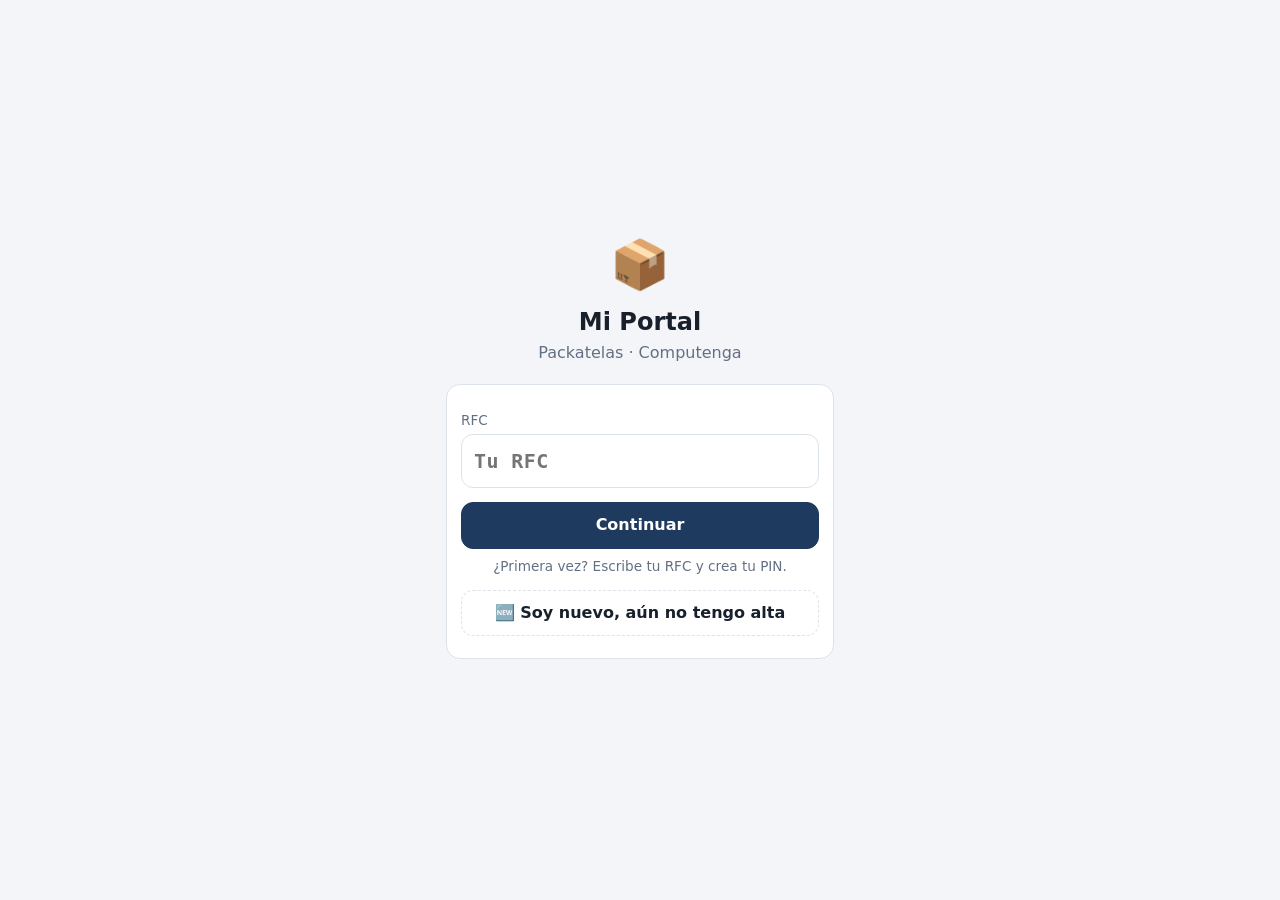
==== index.html @ 84a81e94 "Recolecciones automáticas con aprobación, GPS de Shipday en prueba y motos chicas en el ruteador Co-" ====
<!doctype html>
<html lang="es">
<head>
  <meta charset="utf-8">
  <meta name="viewport" content="width=device-width, initial-scale=1, viewport-fit=cover">
  <meta name="theme-color" content="#1f3a5f">
  <meta name="description" content="Portal de empleados de Packatelas: asistencia, recibos de nómina, pagos y solicitudes">
  <meta name="apple-mobile-web-app-capable" content="yes">
  <meta name="apple-mobile-web-app-status-bar-style" content="black-translucent">
  <meta name="apple-mobile-web-app-title" content="Mi Portal">
  <title>Portal Packatelas</title>
  <link rel="manifest" href="manifest.webmanifest">
  <link rel="icon" href="icons/icon-192.png">
  <link rel="apple-touch-icon" href="icons/icon-192.png">
  <link rel="stylesheet" href="css/app.css">
  <script>window.APP_VERSION = '1.7.0';</script>
</head>
<body>
  <div id="app"><div class="boot"><div class="spinner"></div></div></div>
  <noscript>Esta app necesita JavaScript.</noscript>
  <script type="module" src="js/app.js"></script>
</body>
</html>
---- css/app.css ----
:root {
  --navy: #1f3a5f;
  --navy-2: #2b4c78;
  --accent: #f5a524;
  --bg: #f3f5f8;
  --card: #ffffff;
  --text: #17202b;
  --muted: #637083;
  --line: #dde3ea;
  --ok: #1e8e5a;
  --warn: #b7791f;
  --err: #c0392b;
  --sev-alta: #c0392b;
  --sev-media: #e08a00;
  --sev-baja: #6b7f99;
  --radius: 14px;
  --safe-b: env(safe-area-inset-bottom, 0px);
}
@media (prefers-color-scheme: dark) {
  :root { --bg: #0f1520; --card: #18212f; --text: #e8edf3; --muted: #93a1b4; --line: #2a3546; }
}

* { box-sizing: border-box; -webkit-tap-highlight-color: transparent; }
html, body { margin: 0; }
body {
  font-family: system-ui, -apple-system, "Segoe UI", Roboto, sans-serif;
  background: var(--bg); color: var(--text); font-size: 16px; line-height: 1.4;
}
button, input, select, textarea { font: inherit; color: inherit; }
img { max-width: 100%; display: block; }
.hidden { display: none !important; }
.muted { color: var(--muted); }
.small { font-size: 0.85rem; }
.cap::first-letter { text-transform: uppercase; }
.center { text-align: center; }
.error { color: var(--err); }

/* Layout */
.topbar {
  position: sticky; top: 0; z-index: 5; display: flex; align-items: center; gap: 10px;
  padding: calc(env(safe-area-inset-top, 0px) + 10px) 16px 10px; background: var(--navy); color: #fff;
}
.topbar h1 { flex: 1; margin: 0; font-size: 1.1rem; font-weight: 650; white-space: nowrap; overflow: hidden; text-overflow: ellipsis; }
.logo { font-size: 1.3rem; }
.icon-btn { background: rgba(255,255,255,0.12); border: 0; color: #fff; width: 38px; height: 38px; border-radius: 10px; font-size: 1.2rem; cursor: pointer; }
.content { padding: 16px 16px calc(96px + var(--safe-b)); max-width: 760px; margin: 0 auto; }
.tabbar {
  position: fixed; bottom: 0; left: 0; right: 0; z-index: 5; display: flex;
  background: var(--card); border-top: 1px solid var(--line); padding-bottom: var(--safe-b);
}
.tabbar button { flex: 1; border: 0; background: none; padding: 8px 4px 10px; display: flex; flex-direction: column; align-items: center; gap: 2px; font-size: 0.72rem; color: var(--muted); cursor: pointer; }
.tabbar button.active { color: var(--navy-2); font-weight: 650; }
@media (prefers-color-scheme: dark) { .tabbar button.active { color: var(--accent); } }
.tabbar .ti { font-size: 1.25rem; }

.row { display: flex; gap: 8px; align-items: center; }
.row.between { justify-content: space-between; }
.row.wrap { flex-wrap: wrap; }
.section { font-size: 1rem; margin: 22px 0 10px; color: var(--muted); text-transform: uppercase; letter-spacing: 0.04em; }
.sub { font-size: 0.95rem; margin: 16px 0 8px; }

/* Cards */
.card {
  display: block; width: 100%; text-align: left; background: var(--card); border: 1px solid var(--line);
  border-radius: var(--radius); padding: 14px; margin: 0 0 10px;
}
button.card { cursor: pointer; }
.card h3 { margin: 0 0 4px; font-size: 1rem; }
.card p { margin: 4px 0; }
.card.soft { background: transparent; border-style: dashed; }
.falla { border-left: 5px solid var(--sev-media); }
.falla.sev-alta { border-left-color: var(--sev-alta); }
.falla.sev-baja { border-left-color: var(--sev-baja); }
.doc.st-vencido { border-left: 5px solid var(--err); }
.doc.st-por_vencer { border-left: 5px solid var(--warn); }
.doc.st-vigente { border-left: 5px solid var(--ok); }

.badge { display: inline-block; font-size: 0.72rem; font-weight: 650; padding: 3px 8px; border-radius: 999px; background: var(--line); white-space: nowrap; }
.badge.warn { background: #fdecc8; color: #7a4d00; }
.st-abierta { background: #fde2e1; color: #8a1f17; }
.st-en_reparacion { background: #fdecc8; color: #7a4d00; }
.st-cerrada { background: #d8f2e4; color: #145c3b; }
.d-vencido { background: #fde2e1; color: #8a1f17; }
.d-por_vencer { background: #fdecc8; color: #7a4d00; }
.d-vigente { background: #d8f2e4; color: #145c3b; }

.banner { border-radius: 12px; padding: 10px 12px; margin: 0 0 12px; font-size: 0.92rem; }
.banner.info { background: #e3edf9; color: #1d3f6b; }
.banner.warn { background: #fdf1d6; color: #6b4500; }
.banner.error { background: #fde2e1; color: #7a1d15; }
.qerr { margin-top: 6px; }

/* Steps (jornada) */
.step { display: flex; gap: 12px; background: var(--card); border: 1px solid var(--line); border-radius: var(--radius); padding: 14px; margin-bottom: 10px; }
.step-n { flex: none; width: 34px; height: 34px; border-radius: 50%; display: grid; place-items: center; font-weight: 700; background: var(--line); }
.step.todo .step-n { background: var(--accent); color: #2b1a00; }
.step.done .step-n { background: var(--ok); color: #fff; }
.step.locked { opacity: 0.6; }
.step.optional .step-n { background: transparent; border: 2px solid var(--muted); color: var(--muted); }
.step-body { flex: 1; }
.step-body h3 { margin: 4px 0; font-size: 1.05rem; }
.step-body p { margin: 2px 0 10px; }

/* Forms */
.label { display: block; font-size: 0.85rem; color: var(--muted); margin: 12px 0 4px; }
.input {
  display: block; width: 100%; padding: 12px; border: 1px solid var(--line); border-radius: 12px;
  background: var(--card); margin-bottom: 10px; font-size: 16px;
}
.input.big { font-size: 1.25rem; font-weight: 600; }
.input.sm { padding: 8px 10px; margin: 0; width: auto; min-width: 0; }
textarea.input { resize: vertical; }
.btn {
  display: inline-flex; align-items: center; justify-content: center; gap: 6px; padding: 11px 16px;
  border-radius: 12px; border: 1px solid var(--line); background: var(--card); font-weight: 600; cursor: pointer;
  text-decoration: none; color: inherit; min-height: 44px;
}
.btn.primary { background: var(--navy); border-color: var(--navy); color: #fff; }
.btn.block { width: 100%; margin: 14px 0 8px; }
.btn.sm { padding: 7px 12px; min-height: 36px; }
.btn.danger-o { color: var(--err); border-color: var(--err); background: transparent; }
.link { background: none; border: 0; color: var(--navy-2); font-weight: 650; cursor: pointer; padding: 4px; text-decoration: underline; }
.link.danger { color: var(--err); }
@media (prefers-color-scheme: dark) { .link { color: var(--accent); } .btn.primary { background: var(--accent); border-color: var(--accent); color: #2b1a00; } }
.chips { display: flex; gap: 8px; overflow-x: auto; margin-bottom: 12px; padding-bottom: 2px; }
.chip { border: 1px solid var(--line); background: var(--card); border-radius: 999px; padding: 7px 14px; white-space: nowrap; cursor: pointer; }
.chip.on { background: var(--navy); color: #fff; border-color: var(--navy); }
.range { margin-bottom: 14px; }
.range .input.sm { flex: 1; }
.summary { font-weight: 650; background: var(--card); border: 1px solid var(--line); border-radius: 12px; padding: 10px 12px; }

/* Photos */
.photo-grid { display: grid; grid-template-columns: repeat(2, 1fr); gap: 10px; margin-bottom: 10px; }
.photo-grid.one { grid-template-columns: 1fr; max-width: 260px; }
.photo-slot, .photo-add {
  border: 2px dashed var(--line); border-radius: var(--radius); background: var(--card); padding: 0; overflow: hidden;
  display: flex; flex-direction: column; cursor: pointer; aspect-ratio: 4 / 3; position: relative;
}
.photo-slot.filled { border-style: solid; border-color: var(--ok); }
.ph-img { flex: 1; display: grid; place-items: center; font-size: 2rem; min-height: 0; }
.ph-img img { width: 100%; height: 100%; object-fit: cover; }
.ph-label { position: absolute; left: 0; right: 0; bottom: 0; background: rgba(0,0,0,0.55); color: #fff; font-size: 0.8rem; padding: 4px 8px; }
.photo-add { align-items: center; justify-content: center; font-weight: 650; color: var(--muted); }
.pdf { font-weight: 700; font-size: 1rem; }
.gallery { display: grid; grid-template-columns: repeat(3, 1fr); gap: 6px; margin: 8px 0; }
.g-cell { aspect-ratio: 1; border-radius: 10px; overflow: hidden; background: var(--line); display: grid; place-items: center; text-decoration: none; color: inherit; }
.g-cell img { width: 100%; height: 100%; object-fit: cover; }
.falla-form { border-left: 5px solid var(--sev-media); }

/* Modal / QR */
.modal { position: fixed; inset: 0; z-index: 20; background: rgba(10,15,25,0.6); display: flex; align-items: flex-end; }
.sheet { background: var(--card); width: 100%; max-width: 560px; margin: 0 auto; border-radius: 20px 20px 0 0; padding: 18px 16px calc(18px + var(--safe-b)); }
.sheet h2 { margin: 0 0 12px; font-size: 1.15rem; }
.sheet .row .btn { flex: 1; }
.qr-box { background: #000; border-radius: var(--radius); overflow: hidden; aspect-ratio: 1; margin-bottom: 12px; display: grid; place-items: center; color: #fff; }
.qr-box video { width: 100%; height: 100%; object-fit: cover; }

/* Login */
.login { min-height: 100vh; display: flex; flex-direction: column; justify-content: center; padding: 24px 16px; max-width: 420px; margin: 0 auto; }
.brand { text-align: center; margin-bottom: 20px; }
.brand h1 { margin: 8px 0 2px; font-size: 1.5rem; }
.brand p { margin: 0; color: var(--muted); }
.logo-big { font-size: 3rem; }
.pin-dots { display: flex; gap: 12px; justify-content: center; margin: 8px 0 16px; }
.pin-dots span { width: 14px; height: 14px; border-radius: 50%; border: 2px solid var(--muted); }
.pin-dots span.on { background: var(--navy); border-color: var(--navy); }
.keypad { display: grid; grid-template-columns: repeat(3, 1fr); gap: 10px; }
.key { height: 58px; border-radius: 14px; border: 1px solid var(--line); background: var(--bg); font-size: 1.4rem; font-weight: 600; cursor: pointer; }
.key.ok { background: var(--navy); color: #fff; border-color: var(--navy); }

/* Dashboard */
.kpis { display: grid; grid-template-columns: repeat(2, 1fr); gap: 10px; }
@media (min-width: 640px) { .kpis { grid-template-columns: repeat(4, 1fr); } }
.kpi { background: var(--card); border: 1px solid var(--line); border-radius: var(--radius); padding: 12px; display: flex; flex-direction: column; gap: 2px; min-width: 0; }
.kpi-l { font-size: 0.78rem; color: var(--muted); }
.kpi-v { font-size: 1.35rem; font-variant-numeric: tabular-nums; }
.kpi-s { font-size: 0.75rem; color: var(--muted); }
.table-wrap { overflow-x: auto; background: var(--card); border: 1px solid var(--line); border-radius: var(--radius); }
table { width: 100%; border-collapse: collapse; font-size: 0.88rem; }
th, td { padding: 9px 10px; border-bottom: 1px solid var(--line); text-align: left; white-space: nowrap; }
th { color: var(--muted); font-weight: 600; font-size: 0.78rem; }
td.num, th.num { text-align: right; font-variant-numeric: tabular-nums; }
tr:last-child td { border-bottom: 0; }
.chart { width: 100%; height: auto; }
.chart .grid { stroke: var(--line); }
.chart .axis { fill: var(--muted); font-size: 10px; }
.chart .bar.a { fill: var(--navy-2); }
.chart .bar.b { fill: var(--accent); }
.legend { display: flex; gap: 16px; font-size: 0.8rem; color: var(--muted); margin-top: 6px; }
.lg::before { content: ""; display: inline-block; width: 10px; height: 10px; border-radius: 3px; margin-right: 6px; vertical-align: -1px; }
.lg.a::before { background: var(--navy-2); }
.lg.b::before { background: var(--accent); }
.amount { font-variant-numeric: tabular-nums; }

/* Feedback */
.toast {
  position: fixed; left: 16px; right: 16px; bottom: calc(80px + var(--safe-b)); z-index: 40; max-width: 520px; margin: 0 auto;
  background: #1d2733; color: #fff; padding: 12px 14px; border-radius: 12px; box-shadow: 0 6px 24px rgba(0,0,0,0.25);
  transform: translateY(20px); opacity: 0; transition: 0.25s;
}
.toast.show { transform: none; opacity: 1; }
.toast.ok { background: var(--ok); }
.toast.warn { background: #8a5a00; }
.toast.error { background: var(--err); }
.overlay { position: fixed; inset: 0; z-index: 30; background: rgba(10,15,25,0.55); display: flex; flex-direction: column; align-items: center; justify-content: center; color: #fff; gap: 10px; }
.spinner { width: 34px; height: 34px; border: 4px solid rgba(127,127,127,0.25); border-top-color: var(--accent); border-radius: 50%; animation: spin 0.8s linear infinite; margin: 24px auto; }
.spinner.sm { width: 20px; height: 20px; border-width: 3px; margin: 0; }
.boot { min-height: 100vh; display: grid; place-items: center; }
@keyframes spin { to { transform: rotate(360deg); } }

/* ═════════ Portal (agregado sobre la base de la flotilla) ═════════ */
:root { --ok-bg: #d8f2e4; --ok-fg: #145c3b; --warn-bg: #fdecc8; --warn-fg: #7a4d00; --err-bg: #fde2e1; --err-fg: #8a1f17; --info-bg: #e3edf9; --info-fg: #1d3f6b; --patron: #14263f; }
@media (prefers-color-scheme: dark) {
  :root { --ok-bg: #12382a; --ok-fg: #8fe0b6; --warn-bg: #3a2c0c; --warn-fg: #f5c46b; --err-bg: #3d1714; --err-fg: #f4a29a; --info-bg: #13263f; --info-fg: #9cc3f2; }
  .banner.info { background: var(--info-bg); color: var(--info-fg); } .banner.warn { background: var(--warn-bg); color: var(--warn-fg); } .banner.error { background: var(--err-bg); color: var(--err-fg); }
}
.topbar.patron { background: var(--patron); }
.topbar.patron::after { content: "PATRÓN"; position: absolute; right: 64px; top: calc(env(safe-area-inset-top, 0px) + 4px); font-size: 0.55rem; letter-spacing: 0.12em; color: var(--accent); font-weight: 700; }
.topbar { position: sticky; }
.tb-title { flex: 1; min-width: 0; display: flex; flex-direction: column; }
.tb-title h1 { flex: none; }
.tb-sub { font-size: 0.75rem; opacity: 0.75; }
.bell { position: relative; }
.bell .dot { position: absolute; top: -4px; right: -4px; min-width: 18px; height: 18px; padding: 0 4px; border-radius: 9px; background: var(--accent); color: #2b1a00; font-size: 0.68rem; font-weight: 800; display: grid; place-items: center; }
.icon-btn.ghost { background: var(--card); color: var(--text); border: 1px solid var(--line); }
.icon-btn:disabled { opacity: 0.35; }
.demo-strip { background: var(--accent); color: #2b1a00; text-align: center; font-size: 0.75rem; font-weight: 700; padding: 3px; }
.tiny { font-size: 0.74rem; }
.big { font-size: 1.3rem; }
.mono { font-family: ui-monospace, "SF Mono", Menlo, Consolas, monospace; letter-spacing: 0.02em; }
.right { text-align: right; }
.grow { flex: 1; min-width: 0; }
.gap4 { gap: 4px; }
.late { color: var(--err); }
.ok-t { color: var(--ok); }
.chev { color: var(--muted); font-size: 1.4rem; padding-left: 8px; }
.card.tap { cursor: pointer; transition: transform .08s; }
.card.tap:active { transform: scale(0.985); }
.row.between > div { min-width: 0; }

.badge.b-ok { background: var(--ok-bg); color: var(--ok-fg); }
.badge.b-warn { background: var(--warn-bg); color: var(--warn-fg); }
.badge.b-err { background: var(--err-bg); color: var(--err-fg); }
.badge.b-info { background: var(--info-bg); color: var(--info-fg); }
.badge.b-muted { background: var(--line); color: var(--muted); }

.banner.action { display: flex; flex-direction: column; gap: 2px; width: 100%; text-align: left; border: 0; cursor: pointer; font: inherit; }
.banner.action span { font-size: 0.85rem; opacity: 0.85; }

/* Hero de hoy */
.hero { display: flex; justify-content: space-between; align-items: center; gap: 12px; padding: 16px; border-radius: 18px; color: #fff;
  background: linear-gradient(135deg, var(--navy) 0%, var(--navy-2) 100%); margin-bottom: 6px; box-shadow: 0 6px 20px rgba(31,58,95,0.25); }
.hero.st-RETARDO { background: linear-gradient(135deg, #7a4d00, #b7791f); }
.hero.st-FALTA { background: linear-gradient(135deg, #7a1d15, #c0392b); }
.hero.st-A_TIEMPO { background: linear-gradient(135deg, #145c3b, #1e8e5a); }
.hero-l { display: flex; flex-direction: column; }
.hero-k { font-size: 0.75rem; text-transform: uppercase; letter-spacing: 0.08em; opacity: 0.8; }
.hero-v { font-size: 2.4rem; font-variant-numeric: tabular-nums; line-height: 1.1; }
.hero-v.dim { opacity: 0.7; font-size: 1.8rem; }
.hero-s { font-size: 0.85rem; opacity: 0.85; }
.hero-r { display: flex; flex-direction: column; align-items: flex-end; gap: 6px; text-align: right; }
.hero-r .muted { color: rgba(255,255,255,0.8); max-width: 150px; }
.hero-late { font-size: 1.3rem; font-weight: 800; }
.hero .badge { background: rgba(255,255,255,0.2); color: #fff; }

.kpis.plain { border: 0; background: none; padding: 0; width: 100%; text-align: left; cursor: pointer; font: inherit; color: inherit; }
.kpis.one { grid-template-columns: 1fr; margin-bottom: 10px; }
.kpi.warn .kpi-v { color: var(--warn); }
.kpi.err .kpi-v { color: var(--err); }
.kpi.ok .kpi-v { color: var(--ok); }
@media (prefers-color-scheme: dark) { .kpi.warn .kpi-v { color: var(--warn-fg); } .kpi.err .kpi-v { color: var(--err-fg); } .kpi.ok .kpi-v { color: var(--ok-fg); } }

.quick { display: grid; grid-template-columns: repeat(4, 1fr); gap: 8px; margin: 14px 0; }
.q { display: flex; flex-direction: column; align-items: center; gap: 4px; padding: 12px 4px; border-radius: 14px; background: var(--card); border: 1px solid var(--line); font-size: 0.74rem; font-weight: 600; cursor: pointer; text-align: center; }
.q span { font-size: 1.5rem; }
.q:disabled { opacity: 0.4; }

.empty { text-align: center; padding: 28px 12px; color: var(--muted); }
.empty-i { font-size: 2.4rem; margin-bottom: 6px; }

.seg { display: flex; background: var(--line); border-radius: 12px; padding: 3px; margin-bottom: 14px; }
.seg button { flex: 1; border: 0; background: transparent; padding: 9px 6px; border-radius: 10px; font-weight: 600; color: var(--muted); cursor: pointer; }
.seg button.on { background: var(--card); color: var(--text); box-shadow: 0 1px 4px rgba(0,0,0,0.12); }

.per-picker { display: flex; align-items: center; gap: 10px; margin-bottom: 10px; }
.per-label { flex: 1; text-align: center; display: flex; flex-direction: column; }

/* Días */
.days { display: flex; flex-direction: column; gap: 8px; }
.day { display: flex; gap: 12px; background: var(--card); border: 1px solid var(--line); border-radius: 14px; padding: 10px 12px; border-left: 5px solid var(--line); }
.day.st-A_TIEMPO { border-left-color: var(--ok); }
.day.st-RETARDO { border-left-color: var(--warn); }
.day.st-FALTA { border-left-color: var(--err); }
.day.st-JUSTIFICADA { border-left-color: var(--navy-2); }
.day.st-DESCANSO, .day.st-FUTURO, .day.st-SIN_DATOS, .day.st-ANTES { opacity: 0.6; }
.day-d { width: 38px; flex: none; display: flex; flex-direction: column; align-items: center; }
.day-d strong { font-size: 1.25rem; line-height: 1; }
.day-d span { font-size: 0.7rem; color: var(--muted); text-transform: uppercase; }
.day-b { flex: 1; min-width: 0; }
.day-b p { margin: 3px 0 0; }

/* Recibo */
.receipt { background: var(--card); border: 1px solid var(--line); border-radius: 18px; padding: 16px; margin-bottom: 12px; position: relative; overflow: hidden; }
.receipt::before { content: ""; position: absolute; left: 0; right: 0; top: 0; height: 5px; background: linear-gradient(90deg, var(--navy), var(--accent)); }
.r-head { display: flex; justify-content: space-between; gap: 10px; align-items: flex-start; }
.r-head h2 { margin: 2px 0; font-size: 1.15rem; }
.r-neto { display: flex; justify-content: space-between; align-items: baseline; background: var(--bg); border-radius: 12px; padding: 12px 14px; margin: 14px 0 10px; }
.r-neto strong { font-size: 1.7rem; font-variant-numeric: tabular-nums; }
.r-sec { font-size: 0.78rem; text-transform: uppercase; letter-spacing: 0.05em; color: var(--muted); margin: 18px 0 4px; }
.rl { display: flex; justify-content: space-between; gap: 10px; padding: 7px 0; border-bottom: 1px dashed var(--line); font-size: 0.92rem; }
.rl.tot { border-bottom: 0; border-top: 2px solid var(--text); font-weight: 700; margin-top: 2px; }
.amount { font-variant-numeric: tabular-nums; white-space: nowrap; }
.amount.big { font-size: 1.25rem; }

.vac .bar, .card .bar { height: 8px; border-radius: 4px; background: var(--line); overflow: hidden; margin: 8px 0 4px; }
.bar span { display: block; height: 100%; background: linear-gradient(90deg, var(--navy-2), var(--accent)); border-radius: 4px; }
.sol.s-pendiente { border-left: 5px solid var(--warn); }
.sol.s-aprobada { border-left: 5px solid var(--ok); }
.sol.s-rechazada { border-left: 5px solid var(--err); }

.menu { background: var(--card); border: 1px solid var(--line); border-radius: var(--radius); overflow: hidden; margin-bottom: 12px; }
.mi { display: flex; align-items: center; gap: 12px; width: 100%; padding: 13px 14px; border: 0; border-bottom: 1px solid var(--line); background: none; text-align: left; cursor: pointer; }
.mi:last-child { border-bottom: 0; }
.mi-i { font-size: 1.3rem; width: 28px; text-align: center; }
.mi-t { flex: 1; display: flex; flex-direction: column; min-width: 0; }
.switch { background: linear-gradient(135deg, var(--patron), var(--navy-2)); color: #fff; border: 0; }
.switch .muted, .switch .chev { color: rgba(255,255,255,0.75); }
.switch.emp { background: linear-gradient(135deg, var(--ok), #2a9d8f); }
.avatar { width: 48px; height: 48px; flex: none; border-radius: 50%; background: var(--navy); color: #fff; display: grid; place-items: center; font-weight: 700; }
.avatar.sm { width: 40px; height: 40px; font-size: 0.85rem; }
.avatar.off { background: var(--muted); }
.person { display: flex; align-items: center; gap: 12px; }
.kv { display: flex; justify-content: space-between; gap: 12px; padding: 7px 0; border-bottom: 1px solid var(--line); font-size: 0.92rem; }
.kv:last-child { border-bottom: 0; }
.kv strong { text-align: right; overflow-wrap: anywhere; }
.notif { display: flex; gap: 12px; align-items: flex-start; }
.notif.unread { border-left: 4px solid var(--accent); }
.notif.unread strong::after { content: " •"; color: var(--accent); }
.n-i { font-size: 1.4rem; }
.n-b { display: flex; flex-direction: column; gap: 2px; min-width: 0; }
.chips.wrap { flex-wrap: wrap; overflow: visible; }
details summary { cursor: pointer; color: var(--navy-2); font-weight: 600; padding: 4px 0; }
@media (prefers-color-scheme: dark) { details summary { color: var(--accent); } }
.grid2 { display: grid; grid-template-columns: 1fr 1fr; gap: 0 10px; }
.grid2 .input { margin-bottom: 6px; }
.input.center { text-align: center; letter-spacing: 0.4em; }

/* Prenómina */
.card.pre.off { opacity: 0.55; }
.card.pre input[type=checkbox] { width: 22px; height: 22px; accent-color: var(--navy); }
.pgrid { display: grid; grid-template-columns: repeat(2, 1fr); gap: 8px; margin: 8px 0; }
@media (min-width: 560px) { .pgrid { grid-template-columns: repeat(4, 1fr); } }
.pf { display: flex; flex-direction: column; gap: 2px; font-size: 0.74rem; color: var(--muted); }
.pf .input { width: 100%; text-align: right; }
.card.pre .input.sm { width: 100%; margin-top: 6px; }
.sticky-total { position: sticky; bottom: calc(70px + var(--safe-b)); display: flex; justify-content: space-between; align-items: center; gap: 10px;
  background: var(--card); border: 1px solid var(--line); border-radius: 16px; padding: 10px 12px; box-shadow: 0 8px 24px rgba(0,0,0,0.15); margin-top: 12px; }
tr.tap { cursor: pointer; }
tr.tap:active td { background: var(--bg); }
td .badge { margin: 1px 0; }
.btn.danger { background: var(--err); border-color: var(--err); color: #fff; }
.login .banner { font-size: 0.82rem; }
.keypad .key:active { background: var(--line); }
.pin-dots span { transition: background .1s; }
.card.row { display: flex; align-items: center; }
.card.row.between { justify-content: space-between; }

/* Bienvenida, apps y accesos */
.center-block { display: block; margin: 6px auto 0; font-size: 0.85rem; }
.block { display: block; }
.welcome { border: 2px solid var(--accent); }
.welcome .btn { margin-top: 4px; }
.acc-grid { display: grid; grid-template-columns: repeat(4, 1fr); gap: 10px 6px; margin-bottom: 6px; }
.acc { display: flex; flex-direction: column; align-items: center; gap: 5px; background: none; border: 0; padding: 4px 0; cursor: pointer; font-size: 0.72rem; text-align: center; color: var(--text); }
.acc > span:last-child { line-height: 1.15; max-width: 100%; overflow: hidden; text-overflow: ellipsis; }
.app-ic { width: 40px; height: 40px; flex: none; border-radius: 12px; display: grid; place-items: center; font-size: 1.3rem; color: #fff; box-shadow: inset 0 0 0 1px rgba(0,0,0,0.06); }
.app-ic.big { width: 54px; height: 54px; border-radius: 16px; font-size: 1.65rem; box-shadow: 0 3px 10px rgba(0,0,0,0.12); }
.app-ic.more { background: var(--card) !important; color: var(--muted); border: 1px dashed var(--muted); box-shadow: none; }
.app-row { display: flex; align-items: center; gap: 12px; background: var(--card); border: 1px solid var(--line); border-radius: 14px; padding: 10px 12px; margin-bottom: 8px; text-align: left; width: 100%; }
.app-row.ok { border-color: var(--ok); }
.app-row.off { opacity: 0.5; }
.app-act { display: flex; flex-direction: column; gap: 6px; align-items: stretch; }
.chk { border: 1px solid var(--line); background: var(--bg); border-radius: 9px; font-size: 0.72rem; font-weight: 700; padding: 5px 8px; cursor: pointer; color: var(--muted); }
.chk.on { background: var(--ok-bg); color: var(--ok-fg); border-color: transparent; }
.doclist { margin: 4px 0 0; padding-left: 18px; font-size: 0.88rem; }
.doclist li { margin: 2px 0; }
.steps-ol { padding-left: 18px; margin: 6px 0 10px; }
.steps-ol li { margin: 4px 0; }
.done-card { text-align: center; border-color: var(--ok); }
.big-emoji { font-size: 2.6rem; }
.step .card.soft { margin: 6px 0 10px; }
.scroll-sheet { max-height: 62vh; overflow-y: auto; }

/* Alta y documentos */
.soy-nuevo { margin-top: 4px; border-style: dashed; }
.login.alta { justify-content: flex-start; padding-top: 32px; }
.login.alta .brand { margin-bottom: 14px; }
.docs { display: flex; flex-direction: column; gap: 8px; margin-bottom: 12px; }
.doc-row { display: flex; align-items: center; gap: 10px; background: var(--card); border: 1px solid var(--line); border-left: 5px solid var(--line); border-radius: 14px; padding: 10px 12px; }
.doc-row.st-subido { border-left-color: var(--warn); }
.doc-row.st-aprobado { border-left-color: var(--ok); }
.doc-row.st-rechazado { border-left-color: var(--err); }
.doc-row .badge { margin-top: 4px; }
.doc-i { font-size: 1.3rem; width: 26px; text-align: center; flex: none; }
.no-emp { font-size: 2.6rem; font-weight: 800; letter-spacing: 0.04em; margin: 4px 0 12px; color: var(--navy-2); }
@media (prefers-color-scheme: dark) { .no-emp { color: var(--accent); } }
.alta-card details { margin-top: 6px; }
.alta-card .docs { margin-top: 8px; }

/* Rutas */
.ruta-card { border-left: 5px solid #e4572e; }
.ruta-map { height: 340px; border-radius: 14px; overflow: hidden; border: 1px solid var(--line); margin: 6px 0 4px; background: var(--card); display: flex; align-items: center; justify-content: center; }
.ruta-map.leaflet-container { display: block; }
.parada { cursor: pointer; }
.pnum { flex: none; width: 32px; height: 32px; border-radius: 50%; color: #fff; font-weight: 800; display: flex; align-items: center; justify-content: center; font-size: 0.95rem; }
.map-pin div { width: 26px; height: 26px; border-radius: 50%; color: #fff; font: 700 12px/26px system-ui, sans-serif; text-align: center; border: 2px solid #fff; box-shadow: 0 1px 4px rgba(0,0,0,.45); }
.map-dep div { width: 26px; height: 26px; border-radius: 6px; background: #111; color: #fff; font: 700 13px/26px system-ui, sans-serif; text-align: center; border: 2px solid #fff; box-shadow: 0 1px 4px rgba(0,0,0,.5); }
.gap8 { gap: 8px; }
.b-muted { background: var(--line); color: var(--muted); }
.chip.sm { padding: 4px 10px; font-size: 0.78rem; }
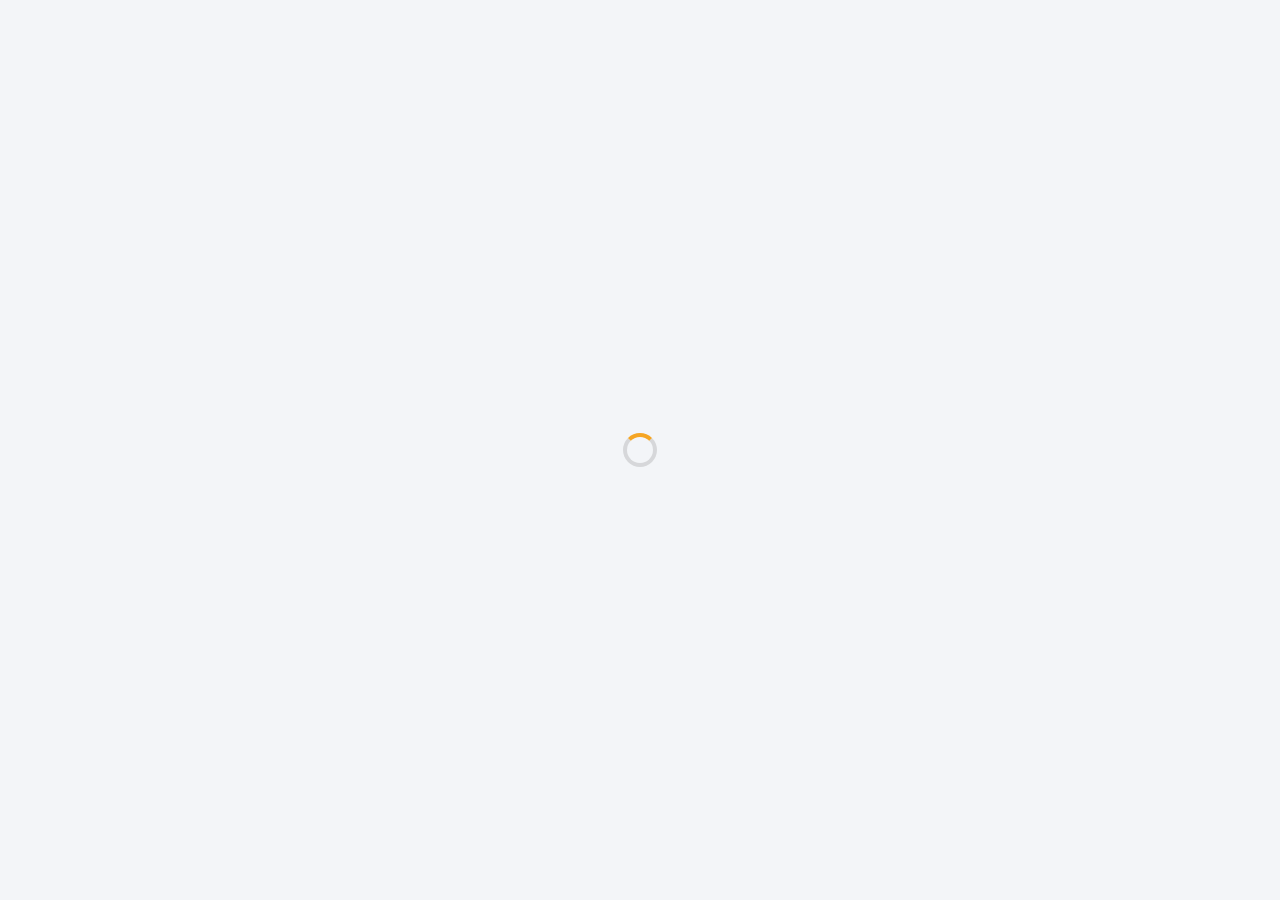
==== commit 64e253ef: "Portal: quita el texto 'null' bajo el encabezado Co-Authored-By: Claude Opus 5.5 <noreply@anthropic." ====
--- a/index.html
+++ b/index.html
@@ -13,7 +13,7 @@
   <link rel="icon" href="icons/icon-192.png">
   <link rel="apple-touch-icon" href="icons/icon-192.png">
   <link rel="stylesheet" href="css/app.css">
-  <script>window.APP_VERSION = '1.7.0';</script>
+  <script>window.APP_VERSION = '1.9.2';</script>
 </head>
 <body>
   <div id="app"><div class="boot"><div class="spinner"></div></div></div>
--- a/css/app.css
+++ b/css/app.css
@@ -418,3 +418,25 @@
 .gap8 { gap: 8px; }
 .b-muted { background: var(--line); color: var(--muted); }
 .chip.sm { padding: 4px 10px; font-size: 0.78rem; }
+
+/* Flotilla integrada */
+.fl-frame { display: block; width: 100%; height: calc(100vh - 58px - env(safe-area-inset-top, 0px)); height: calc(100dvh - 58px - env(safe-area-inset-top, 0px)); border: 0; background: var(--bg); }
+.fl-card .fl-step { display: flex; align-items: center; gap: 10px; width: 100%; text-align: left; background: none; border: 0; border-top: 1px solid var(--line); padding: 10px 0; cursor: pointer; color: inherit; font: inherit; }
+.fl-card .fl-step span:last-child { display: flex; flex-direction: column; }
+.fl-dot { width: 26px; height: 26px; border-radius: 50%; display: grid; place-items: center; font-weight: 700; flex: none; background: var(--line); }
+.fl-step.ok .fl-dot { background: var(--ok, #1e8e5a); color: #fff; }
+.fl-step.todo .fl-dot { background: var(--accent, #f5a524); color: #2b1a00; }
+
+/* Domicilio, desempeño y emergencias */
+.casa-map { height: 300px; }
+.barras { display: flex; align-items: flex-end; gap: 4px; height: 90px; margin: 8px 0 2px; }
+.barra { flex: 1; display: flex; flex-direction: column-reverse; align-items: stretch; height: 100%; position: relative; padding-bottom: 14px; }
+.barra .b-ent { background: var(--ok-fg, #16834a); border-radius: 3px 3px 0 0; min-height: 1px; }
+.barra .b-fal { background: var(--err, #c42020); opacity: .8; }
+.barra small { position: absolute; bottom: 0; left: 0; right: 0; text-align: center; font-size: 0.62rem; color: var(--muted); }
+.rank { display: inline-flex; align-items: center; justify-content: center; min-width: 28px; height: 28px; border-radius: 999px; background: var(--line); font-weight: 700; font-size: 0.85rem; }
+.rank.top { background: #f6c945; color: #4a3400; }
+.right { text-align: right; }
+.nw { white-space: nowrap; }
+.contacto { padding: 8px 0; border-bottom: 1px solid var(--line); display: flex; flex-direction: column; gap: 6px; }
+.contacto:last-of-type { border-bottom: 0; }
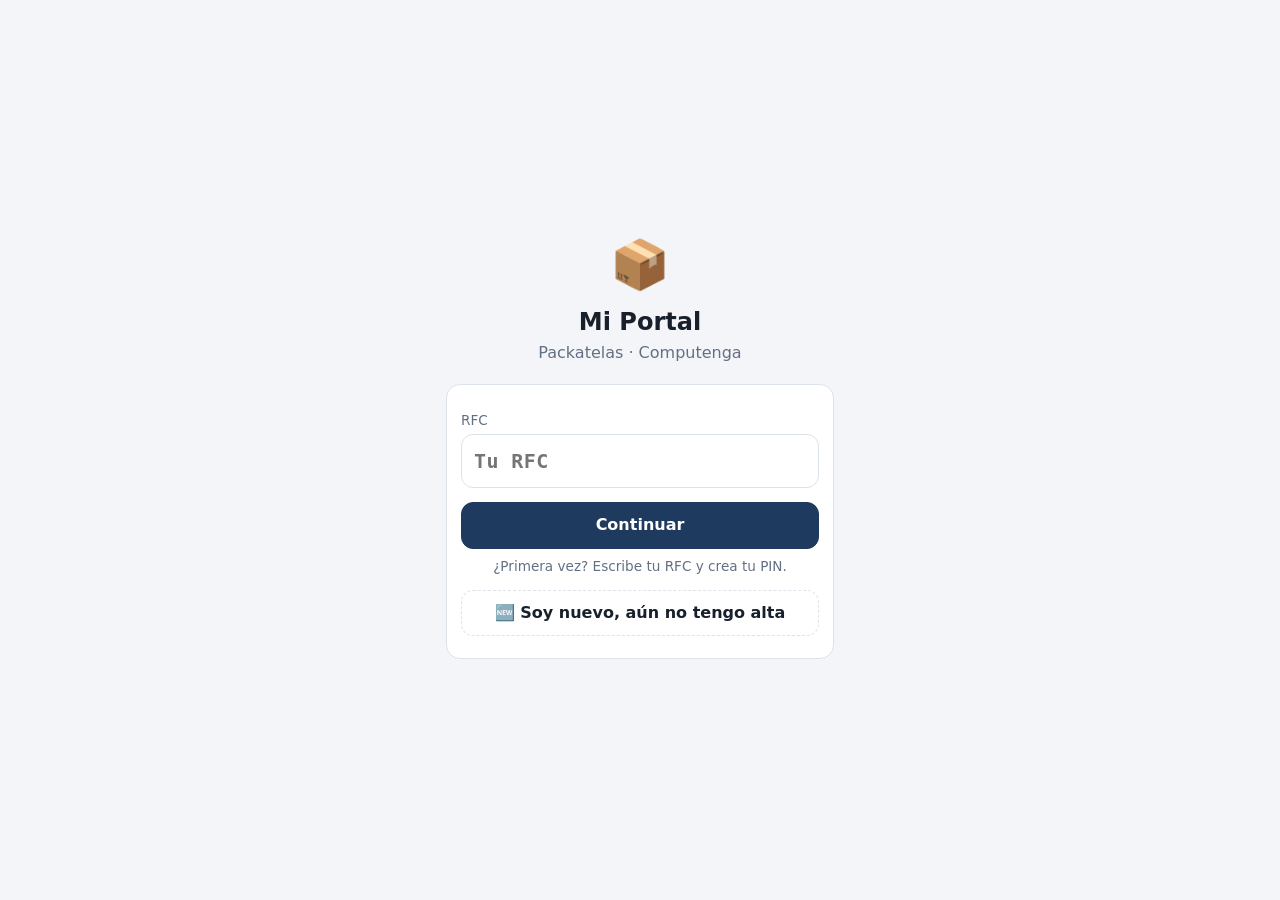
==== commit e02f7da5: "Portal: corrige error de sintaxis que dejaba la app cargando sin fin Co-Authored-By: Claude Opus 5.5" ====
--- a/index.html
+++ b/index.html
@@ -13,7 +13,7 @@
   <link rel="icon" href="icons/icon-192.png">
   <link rel="apple-touch-icon" href="icons/icon-192.png">
   <link rel="stylesheet" href="css/app.css">
-  <script>window.APP_VERSION = '1.9.2';</script>
+  <script>window.APP_VERSION = '1.9.3';</script>
 </head>
 <body>
   <div id="app"><div class="boot"><div class="spinner"></div></div></div>
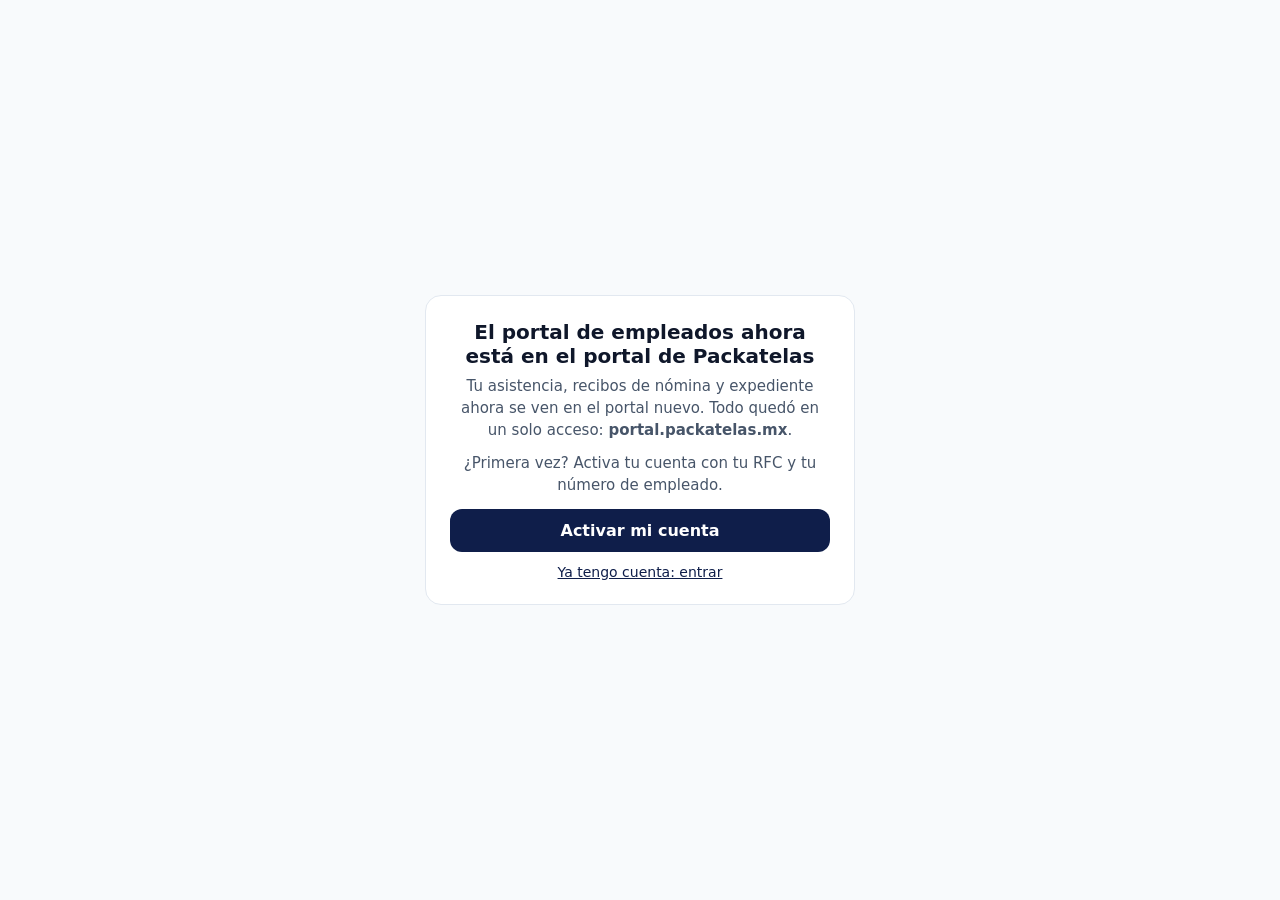
==== commit 3229105c: "Se mudó a portal.packatelas.mx: aviso y retiro del service worker Co-Authored-By: Claude Opus 5.5 <n" ====
--- a/index.html
+++ b/index.html
@@ -2,22 +2,28 @@
 <html lang="es">
 <head>
   <meta charset="utf-8">
-  <meta name="viewport" content="width=device-width, initial-scale=1, viewport-fit=cover">
-  <meta name="theme-color" content="#1f3a5f">
-  <meta name="description" content="Portal de empleados de Packatelas: asistencia, recibos de nómina, pagos y solicitudes">
-  <meta name="apple-mobile-web-app-capable" content="yes">
-  <meta name="apple-mobile-web-app-status-bar-style" content="black-translucent">
-  <meta name="apple-mobile-web-app-title" content="Mi Portal">
-  <title>Portal Packatelas</title>
-  <link rel="manifest" href="manifest.webmanifest">
-  <link rel="icon" href="icons/icon-192.png">
-  <link rel="apple-touch-icon" href="icons/icon-192.png">
-  <link rel="stylesheet" href="css/app.css">
-  <script>window.APP_VERSION = '1.9.3';</script>
+  <meta name="viewport" content="width=device-width, initial-scale=1">
+  <title>El portal de empleados se mudó · Packatelas</title>
+  <style>
+    :root { color-scheme: light; }
+    body { margin: 0; min-height: 100dvh; display: grid; place-items: center; background: #f8fafc; font-family: system-ui, sans-serif; color: #0f172a; padding: 16px; box-sizing: border-box; }
+    main { max-width: 380px; background: #fff; border: 1px solid #e2e8f0; border-radius: 16px; padding: 24px; text-align: center; }
+    h1 { font-size: 20px; margin: 0 0 8px; }
+    p { color: #475569; font-size: 15px; line-height: 1.45; margin: 0 0 12px; }
+    a.btn { display: block; background: #0f1e4a; color: #fff; text-decoration: none; padding: 12px; border-radius: 12px; font-weight: 600; margin-top: 8px; }
+    a.sec { display: block; color: #0f1e4a; margin-top: 12px; font-size: 14px; }
+  </style>
 </head>
 <body>
-  <div id="app"><div class="boot"><div class="spinner"></div></div></div>
-  <noscript>Esta app necesita JavaScript.</noscript>
-  <script type="module" src="js/app.js"></script>
+  <main>
+    <h1>El portal de empleados ahora está en el portal de Packatelas</h1>
+    <p>Tu asistencia, recibos de nómina y expediente ahora se ven en el portal nuevo. Todo quedó en un solo acceso: <strong>portal.packatelas.mx</strong>.</p>
+    <p>¿Primera vez? Activa tu cuenta con tu RFC y tu número de empleado.</p>
+    <a class="btn" href="https://portal.packatelas.mx/acceso/empleado">Activar mi cuenta</a>
+    <a class="sec" href="https://portal.packatelas.mx/login">Ya tengo cuenta: entrar</a>
+  </main>
+  <script>
+    if ('serviceWorker' in navigator) navigator.serviceWorker.getRegistrations().then(rs => rs.forEach(r => r.unregister()));
+  </script>
 </body>
 </html>
